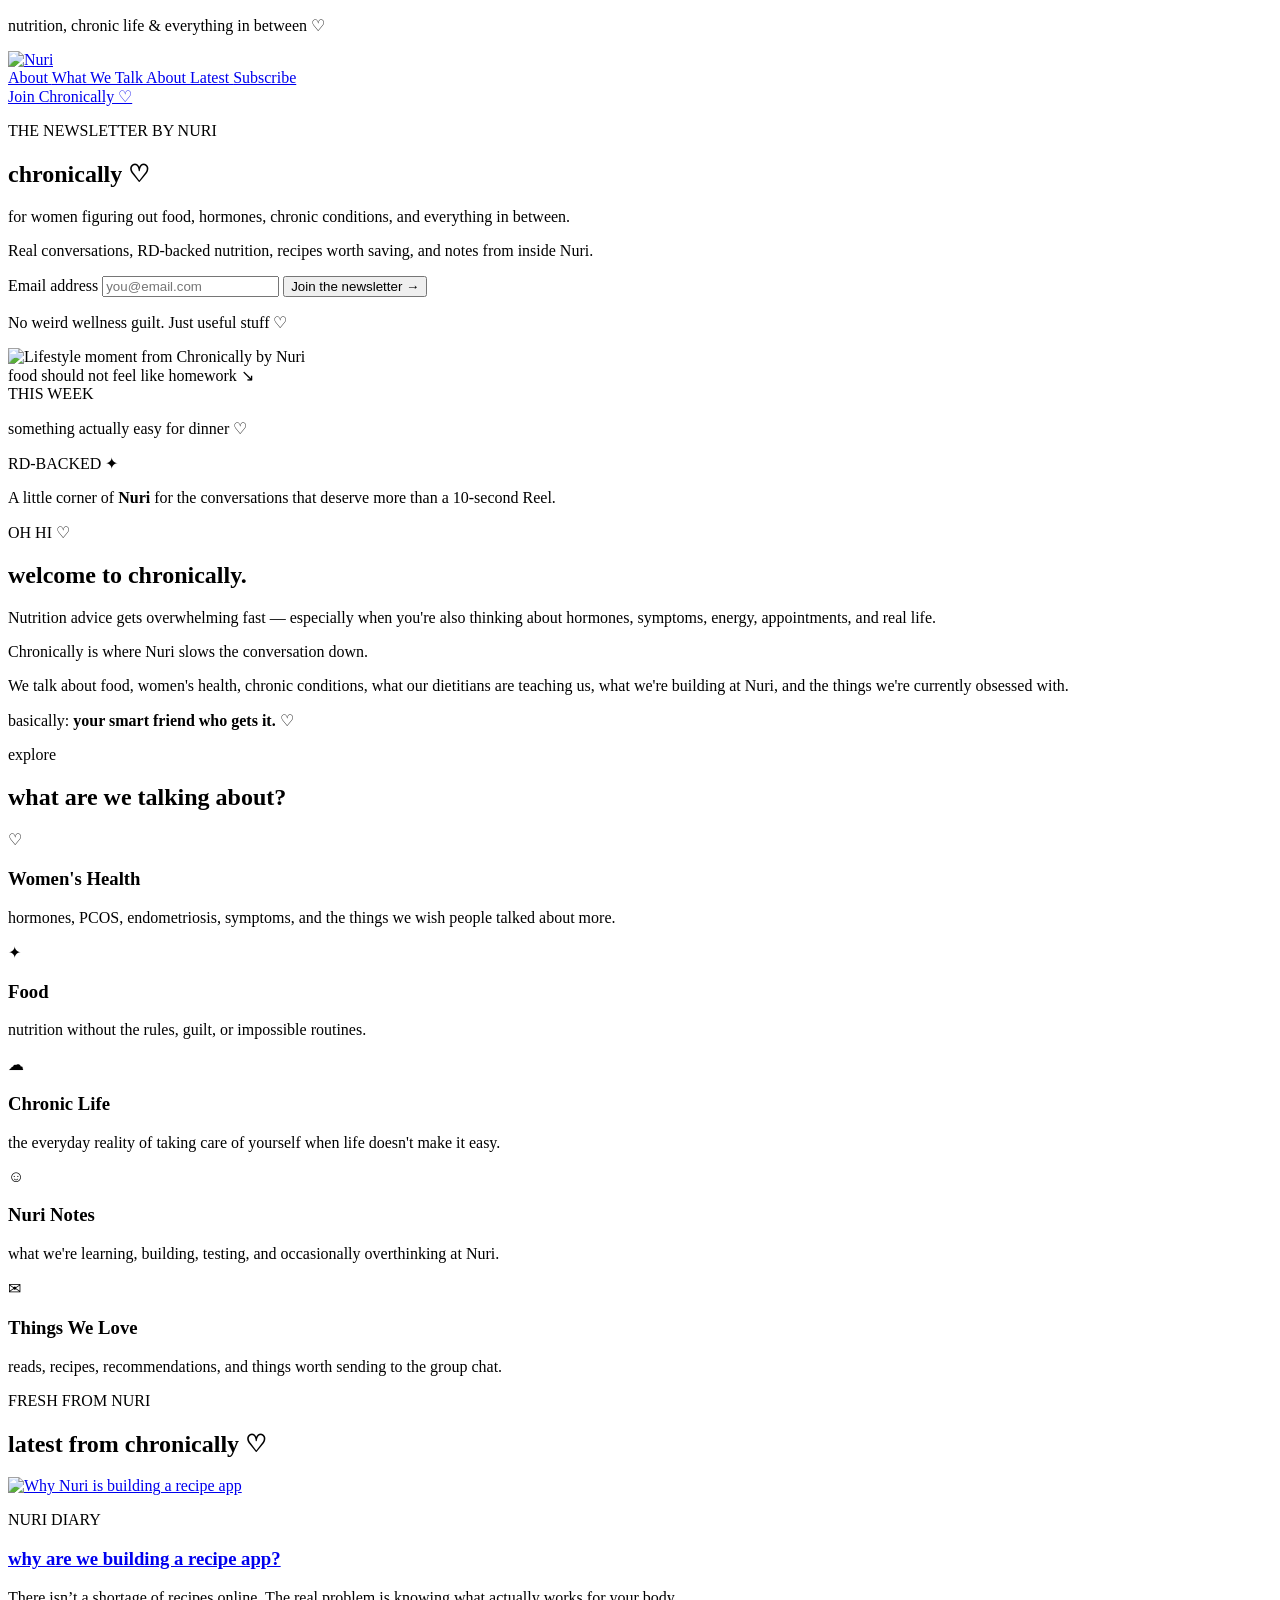
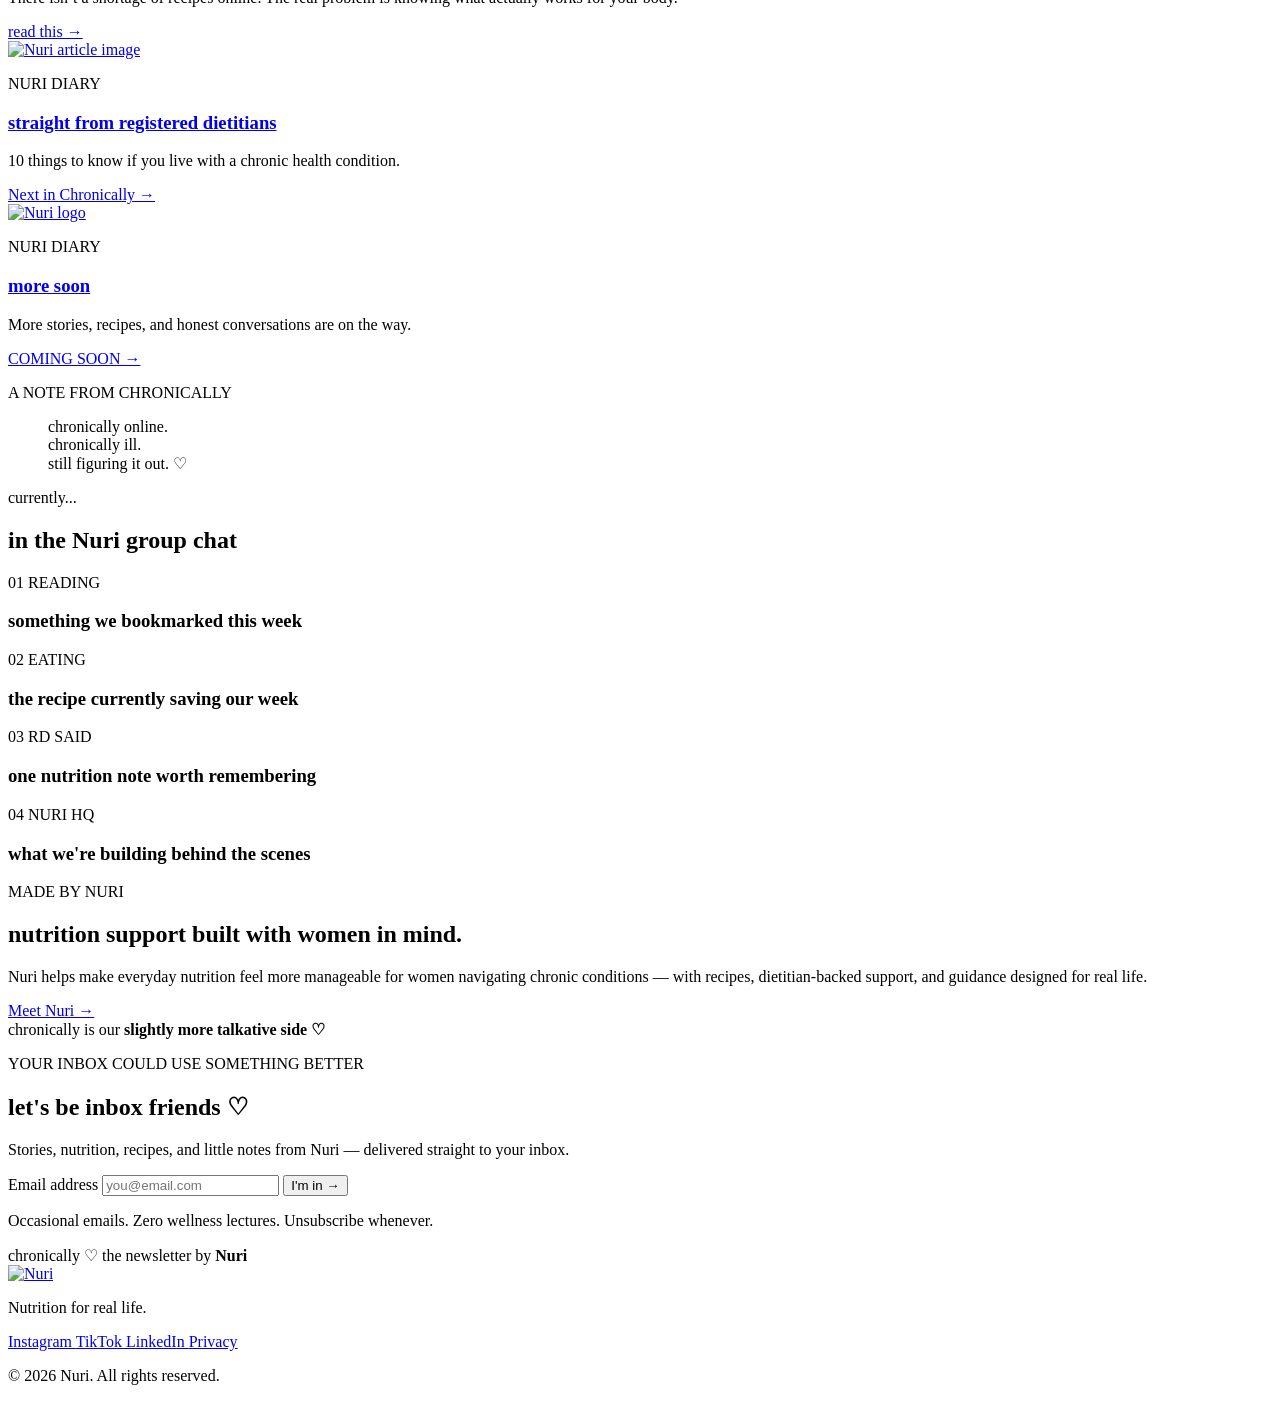
==== chronically.html @ 6c47a0c1 "Rename chronically to chronically.html" ====
<!DOCTYPE html>
<html lang="en">

<head>
    <meta charset="UTF-8">

    <meta name="viewport" content="width=device-width, initial-scale=1.0">

    <title>Chronically — The Newsletter by Nuri</title>

    <meta
        name="description"
        content="Chronically is the newsletter by Nuri — for women navigating food, hormones, chronic conditions, and everything in between."
    >

    <link rel="stylesheet" href="./chronically.css">
</head>


<body>


    <!-- =====================================================
         ANNOUNCEMENT BAR
    ====================================================== -->

    <div class="announcement-bar">
        <p>
            nutrition, chronic life & everything in between ♡
        </p>
    </div>



    <!-- =====================================================
         NAVIGATION
    ====================================================== -->

    <header class="site-header">

        <nav class="navbar">

            <!-- NURI LOGO / BACK TO MAIN NURI WEBSITE -->
            <a
                href="https://www.nurirecipes.com"
                class="nuri-logo-link"
                aria-label="Go back to Nuri"
            >
                <img
                    src="./assets/NURI_LOGO.png"
                    alt="Nuri"
                    class="nuri-logo-img"
                >
            </a>


            <!-- DESKTOP NAVIGATION -->
            <div class="nav-links">

                <a href="#about">
                    About
                </a>

                <a href="#topics">
                    What We Talk About
                </a>

                <a href="#latest">
                    Latest
                </a>

                <a href="#subscribe">
                    Subscribe
                </a>

            </div>


            <!-- NAV CTA -->
            <a href="#subscribe" class="nav-cta">
                Join Chronically ♡
            </a>

        </nav>

    </header>



    <!-- =====================================================
         MAIN CONTENT
    ====================================================== -->

    <main>


        <!-- =================================================
             HERO
        ================================================== -->

        <section class="hero">

            <div class="hero-inner">


                <!-- LEFT SIDE -->
                <div class="hero-copy">

                    <p class="eyebrow">
                        THE NEWSLETTER BY NURI
                    </p>


                    <h1 class="chronically-logo">
                        chronically
                        <span class="hero-heart">♡</span>
                    </h1>


                    <p class="hero-tagline">
                        for women figuring out food, hormones,
                        chronic conditions, and everything in between.
                    </p>


                    <p class="hero-description">
                        Real conversations, RD-backed nutrition,
                        recipes worth saving, and notes from inside Nuri.
                    </p>



                    <!-- HERO SIGNUP -->
                    <form class="signup-form hero-signup">

                        <label for="hero-email" class="sr-only">
                            Email address
                        </label>

                        <input
                            type="email"
                            id="hero-email"
                            name="email"
                            placeholder="you@email.com"
                            required
                        >

                        <button type="submit">
                            Join the newsletter →
                        </button>

                    </form>


                    <p class="signup-note">
                        No weird wellness guilt. Just useful stuff ♡
                    </p>

                </div>



                <!-- RIGHT SIDE COLLAGE -->
                <div class="hero-visual">


                    <!-- GINGHAM PHOTO FRAME -->
                    <div class="hero-photo-frame">

                        <div class="hero-photo">

                            <img
                                src="./assets/chronically-hero.jpg"
                                alt="Lifestyle moment from Chronically by Nuri"
                            >

                        </div>

                    </div>


                    <!-- HANDWRITTEN NOTE -->
                    <div class="hero-note">

                        <span>
                            food should not feel
                            like homework
                        </span>

                        <span class="doodle-arrow">
                            ↘
                        </span>

                    </div>


                    <!-- FEATURE CARD -->
                    <div class="hero-card">

                        <span class="card-label">
                            THIS WEEK
                        </span>

                        <p>
                            something actually easy
                            for dinner ♡
                        </p>

                    </div>


                    <!-- RD STICKER -->
                    <div class="hero-sticker">
                        RD-BACKED ✦
                    </div>


                </div>

            </div>

        </section>



        <!-- =================================================
             BRAND BRIDGE
        ================================================== -->

        <section class="brand-bridge">

            <p>
                A little corner of
                <strong>Nuri</strong>
                for the conversations that deserve more than a
                10-second Reel.
            </p>

        </section>



        <!-- =================================================
             ABOUT
        ================================================== -->

        <section class="about-section" id="about">

            <div class="section-container">


                <div class="about-heading">

                    <p class="section-kicker">
                        OH HI ♡
                    </p>

                    <h2>
                        welcome to chronically.
                    </h2>

                </div>



                <div class="about-copy">

                    <p>
                        Nutrition advice gets overwhelming fast —
                        especially when you're also thinking about
                        hormones, symptoms, energy, appointments,
                        and real life.
                    </p>

                    <p>
                        Chronically is where Nuri slows the
                        conversation down.
                    </p>

                    <p>
                        We talk about food, women's health,
                        chronic conditions, what our dietitians
                        are teaching us, what we're building at
                        Nuri, and the things we're currently
                        obsessed with.
                    </p>

                </div>



                <div class="about-note">

                    <span class="note-script">
                        basically:
                    </span>

                    <strong>
                        your smart friend who gets it.
                    </strong>

                    <span class="note-heart">
                        ♡
                    </span>

                </div>


            </div>

        </section>



        <!-- =================================================
             TOPICS
        ================================================== -->

        <section class="topics-section" id="topics">

            <div class="section-container">

                <div class="section-heading centered">

                    <p class="handwritten-label">
                        explore
                    </p>

                    <h2>
                        what are we talking about?
                    </h2>

                </div>



                <div class="topic-grid">


                    <article class="topic-item">

                        <div class="topic-icon">
                            ♡
                        </div>

                        <h3>
                            Women's Health
                        </h3>

                        <p>
                            hormones, PCOS, endometriosis,
                            symptoms, and the things we wish
                            people talked about more.
                        </p>

                    </article>



                    <article class="topic-item">

                        <div class="topic-icon">
                            ✦
                        </div>

                        <h3>
                            Food
                        </h3>

                        <p>
                            nutrition without the rules,
                            guilt, or impossible routines.
                        </p>

                    </article>



                    <article class="topic-item">

                        <div class="topic-icon">
                            ☁
                        </div>

                        <h3>
                            Chronic Life
                        </h3>

                        <p>
                            the everyday reality of taking
                            care of yourself when life
                            doesn't make it easy.
                        </p>

                    </article>



                    <article class="topic-item">

                        <div class="topic-icon">
                            ☺
                        </div>

                        <h3>
                            Nuri Notes
                        </h3>

                        <p>
                            what we're learning, building,
                            testing, and occasionally
                            overthinking at Nuri.
                        </p>

                    </article>



                    <article class="topic-item">

                        <div class="topic-icon">
                            ✉
                        </div>

                        <h3>
                            Things We Love
                        </h3>

                        <p>
                            reads, recipes, recommendations,
                            and things worth sending to
                            the group chat.
                        </p>

                    </article>


                </div>

            </div>

        </section>



        <!-- =================================================
             LATEST
        ================================================== -->

        <section class="latest-section" id="latest">

            <div class="section-container">


                <div class="section-heading">

                    <p class="section-kicker">
                        FRESH FROM NURI
                    </p>

                    <h2>
                        latest from chronically
                        <span>♡</span>
                    </h2>

                </div>



                <div class="article-grid">


                    <!-- ARTICLE 01 -->
                    <article class="article-card">

                        <a href="./why-are-we-building-a-recipe-app.html" class="article-image">

                            <img
                                src="./assets/article-1-nuri.jpg"
                                alt="Why Nuri is building a recipe app"
                            >

                        </a>


                        <div class="article-content">

                            <p class="article-category">
                                NURI DIARY
                            </p>

                            <h3>
                                <a href="./why-are-we-building-a-recipe-app.html">
                                    why are we building a recipe app?
                                </a>
                            </h3>

                            <p>
                                There isn’t a shortage of recipes online.
                                The real problem is knowing what
                                actually works for your body.
                            </p>

                            <a href="./why-are-we-building-a-recipe-app.html" class="read-link">
                                read this →
                            </a>

                        </div>

                    </article>



                    <!-- ARTICLE 02 -->
                    <article class="article-card">

                        <a href="#" class="article-image">

                            <img
                                src="./assets/article-2-nuri.jpg"
                                alt="Nuri article image"
                            >

                        </a>


                        <div class="article-content">

                            <p class="article-category">
                                NURI DIARY
                            </p>

                            <h3>
                                <a href="#">
                                    straight from registered dietitians
                                </a>
                            </h3>

                            <p>
                                10 things to know if you live with a chronic health condition.
                            </p>

                            <a href="#" class="read-link">
                                Next in Chronically →
                            </a>

                        </div>

                    </article>



                    <!-- ARTICLE 03 -->
                    <article class="article-card">

                        <a href="#" class="article-image">

                            <img
                                src="./assets/NURI_LOGO.png"
                                alt="Nuri logo"
                            >

                        </a>


                        <div class="article-content">

                            <p class="article-category">
                                NURI DIARY
                            </p>

                            <h3>
                                <a href="#">
                                    more soon
                                </a>
                            </h3>

                            <p>
                                More stories, recipes, 
                                and honest conversations are on the way.
                            </p>

                            <a href="#" class="read-link">
                                COMING SOON →
                            </a>

                        </div>

                    </article>


                </div>

            </div>

        </section>



        <!-- =================================================
             CHRONICALLY QUOTE
        ================================================== -->

        <section class="editorial-break">

            <div class="editorial-break-inner">

                <p class="editorial-small">
                    A NOTE FROM CHRONICALLY
                </p>

                <blockquote>
                    chronically online.
                    <br>
                    chronically ill.
                    <br>
                    still figuring it out.
                    <span>♡</span>
                </blockquote>

            </div>

        </section>



        <!-- =================================================
             GROUP CHAT / ROUNDUP
        ================================================== -->

        <section class="roundup-section">

            <div class="section-container">


                <div class="roundup-heading">

                    <span class="handwritten-label">
                        currently...
                    </span>

                    <h2>
                        in the Nuri group chat
                    </h2>

                </div>



                <div class="roundup-grid">


                    <div class="roundup-item">

                        <span class="roundup-number">
                            01
                        </span>

                        <span class="roundup-type">
                            READING
                        </span>

                        <h3>
                            something we bookmarked
                            this week
                        </h3>

                    </div>



                    <div class="roundup-item">

                        <span class="roundup-number">
                            02
                        </span>

                        <span class="roundup-type">
                            EATING
                        </span>

                        <h3>
                            the recipe currently
                            saving our week
                        </h3>

                    </div>



                    <div class="roundup-item">

                        <span class="roundup-number">
                            03
                        </span>

                        <span class="roundup-type">
                            RD SAID
                        </span>

                        <h3>
                            one nutrition note
                            worth remembering
                        </h3>

                    </div>



                    <div class="roundup-item">

                        <span class="roundup-number">
                            04
                        </span>

                        <span class="roundup-type">
                            NURI HQ
                        </span>

                        <h3>
                            what we're building
                            behind the scenes
                        </h3>

                    </div>


                </div>

            </div>

        </section>



        <!-- =================================================
             NURI PRODUCT SECTION
        ================================================== -->

        <section class="nuri-section">

            <div class="section-container nuri-section-inner">


                <div class="nuri-section-copy">

                    <p class="section-kicker">
                        MADE BY NURI
                    </p>

                    <h2>
                        nutrition support built
                        with women in mind.
                    </h2>

                    <p>
                        Nuri helps make everyday nutrition
                        feel more manageable for women
                        navigating chronic conditions —
                        with recipes, dietitian-backed support,
                        and guidance designed for real life.
                    </p>

                    <a
                        href="https://www.nurirecipes.com"
                        class="primary-button"
                    >
                        Meet Nuri →
                    </a>

                </div>



                <div class="nuri-section-note">

                    <span class="handwritten-label">
                        chronically is our
                    </span>

                    <strong>
                        slightly more talkative side ♡
                    </strong>

                </div>


            </div>

        </section>



        <!-- =================================================
             FINAL SUBSCRIBE
        ================================================== -->

        <section class="subscribe-section" id="subscribe">

            <div class="subscribe-inner">


                <p class="subscribe-small">
                    YOUR INBOX COULD USE SOMETHING BETTER
                </p>


                <h2 class="subscribe-title">
                    let's be inbox friends
                    <span>♡</span>
                </h2>


                <p class="subscribe-description">
                    Stories, nutrition, recipes, and little
                    notes from Nuri — delivered straight
                    to your inbox.
                </p>



                <form class="signup-form footer-signup">

                    <label for="footer-email" class="sr-only">
                        Email address
                    </label>

                    <input
                        type="email"
                        id="footer-email"
                        name="email"
                        placeholder="you@email.com"
                        required
                    >

                    <button type="submit">
                        I'm in →
                    </button>

                </form>


                <p class="signup-note">
                    Occasional emails. Zero wellness lectures.
                    Unsubscribe whenever.
                </p>


                <div class="subscribe-brand">

                    <span class="chronically-mini">
                        chronically ♡
                    </span>

                    <span>
                        the newsletter by
                        <strong>Nuri</strong>
                    </span>

                </div>


            </div>

        </section>


    </main>



    <!-- =====================================================
         FOOTER
    ====================================================== -->

    <footer class="site-footer">

        <div class="footer-inner">


            <div class="footer-brand">

                <a
                    href="https://www.nurirecipes.com"
                    class="footer-logo-link"
                    aria-label="Go back to Nuri"
                >

                    <img
                        src="./assets/NURI_LOGO.png"
                        alt="Nuri"
                        class="footer-logo-img"
                    >

                </a>

                <p>
                    Nutrition for real life.
                </p>

            </div>



            <div class="footer-links">

                <a href="#">
                    Instagram
                </a>

                <a href="#">
                    TikTok
                </a>

                <a href="#">
                    LinkedIn
                </a>

                <a href="#">
                    Privacy
                </a>

            </div>



            <p class="copyright">
                © 2026 Nuri. All rights reserved.
            </p>


        </div>

    </footer>


</body>

</html>
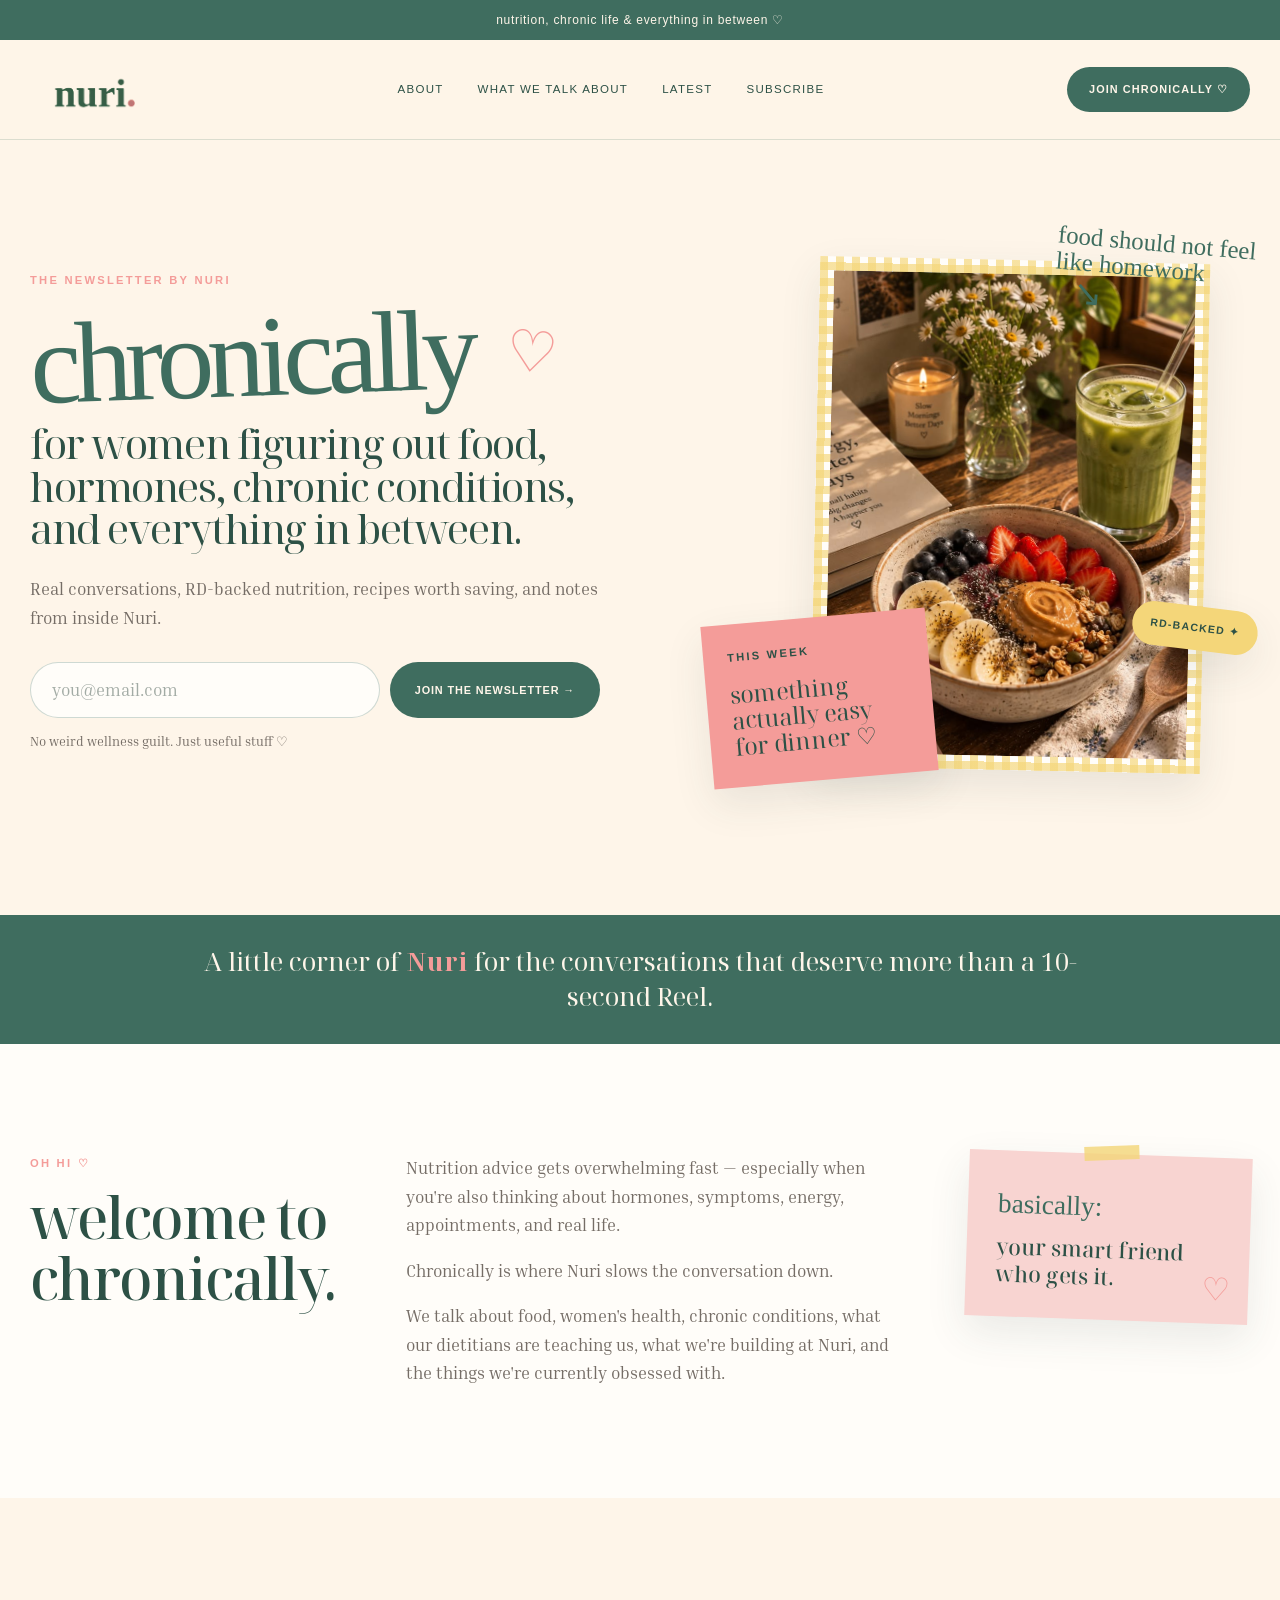
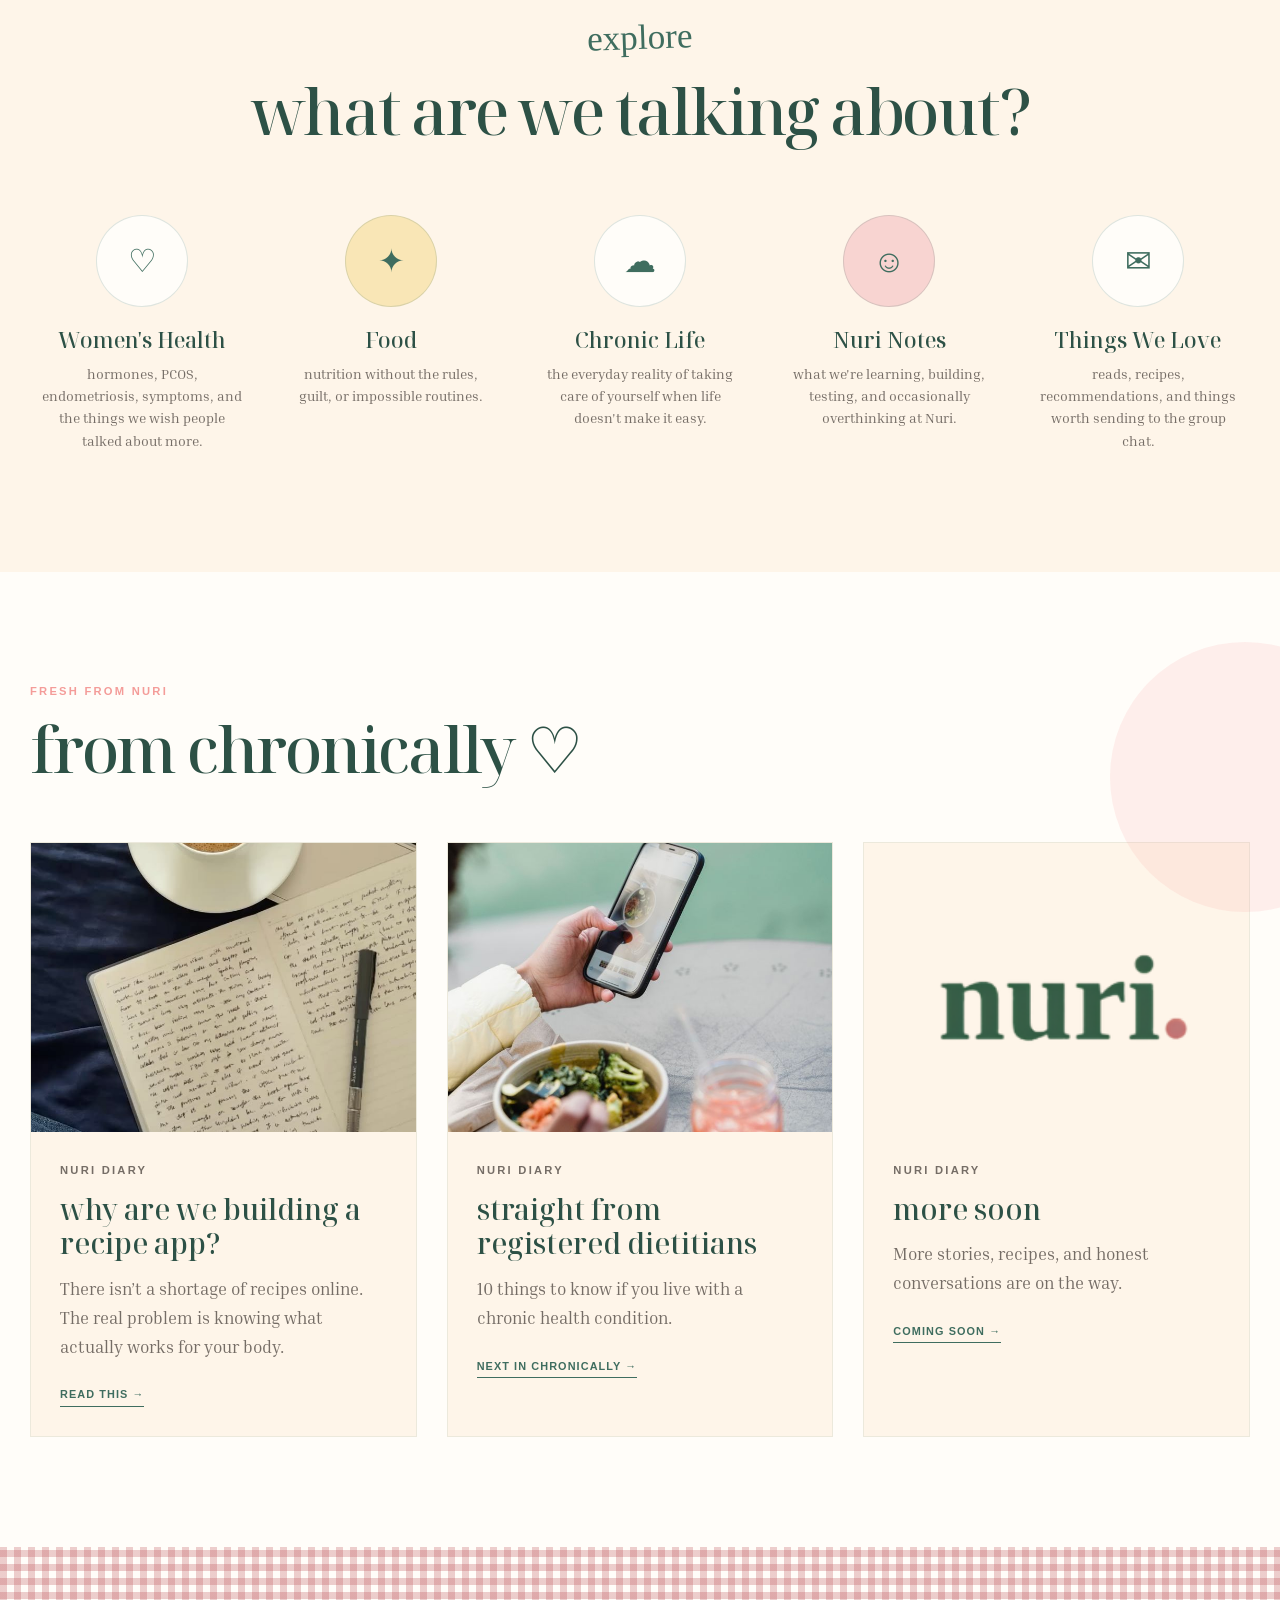
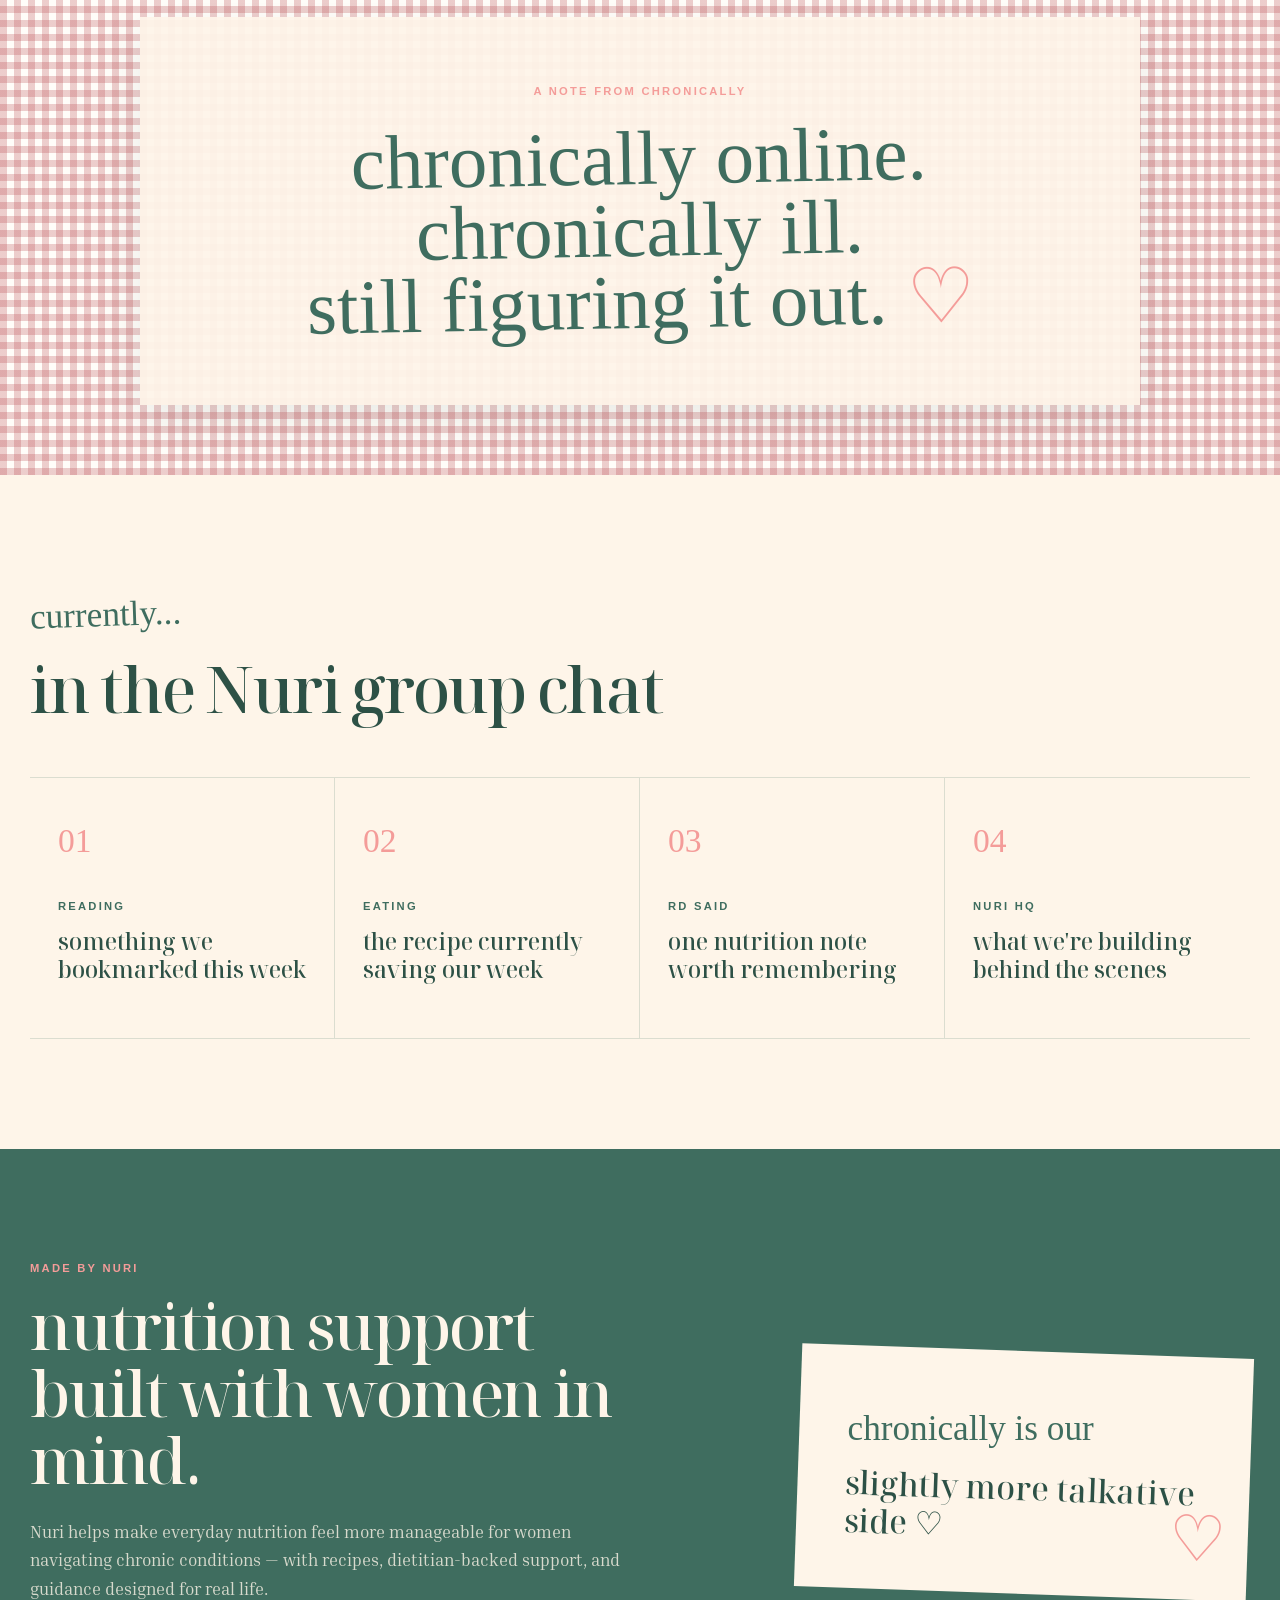
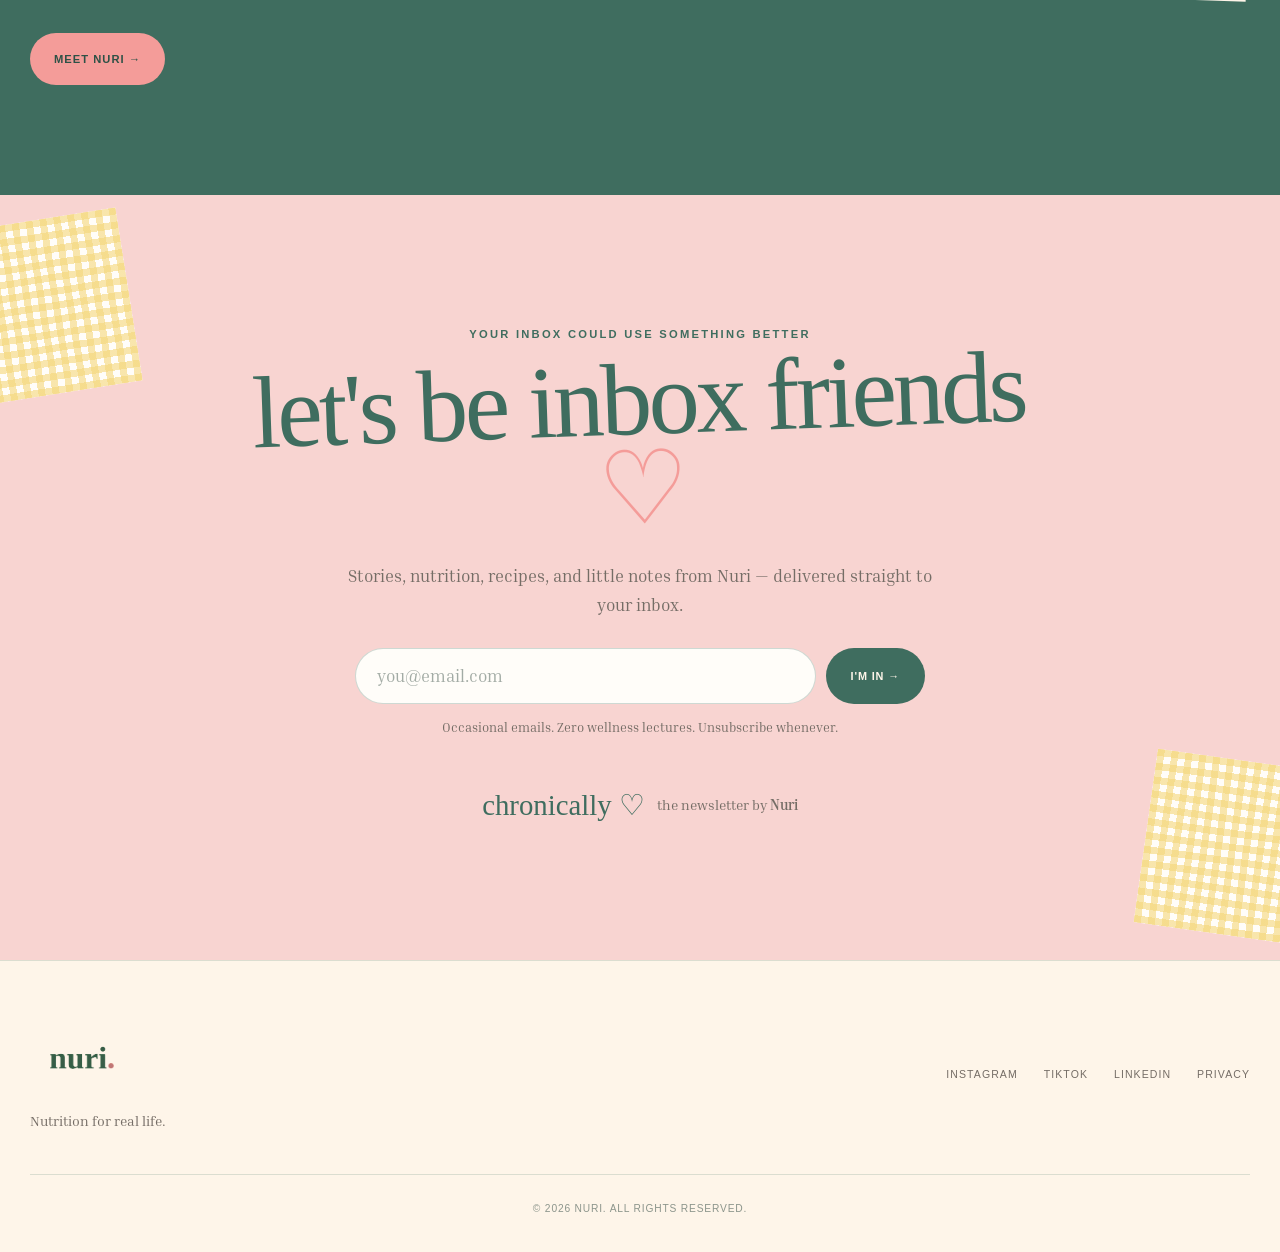
==== commit 054f5cec: "integrate Chronically into Nuri web app - Add Chronically newsletter link to the Nuri landing page " ====
--- a/chronically.html
+++ b/chronically.html
@@ -6,7 +6,7 @@
 
     <meta name="viewport" content="width=device-width, initial-scale=1.0">
 
-    <title>Chronically — The Newsletter by Nuri</title>
+    <title>Chronically ♡ The Newsletter by Nuri</title>
 
     <meta
         name="description"
@@ -14,6 +14,9 @@
     >
 
     <link rel="stylesheet" href="./chronically.css">
+    <link rel="icon" type="image/png" href="./assets/nuri-icon.png">
+<link rel="apple-touch-icon" href="./assets/nuri-icon.png">
+<meta name="theme-color" content="#FAF6F0">
 </head>
 
 
@@ -42,7 +45,7 @@
 
             <!-- NURI LOGO / BACK TO MAIN NURI WEBSITE -->
             <a
-                href="https://www.nurirecipes.com"
+                href="./index.html"
                 class="nuri-logo-link"
                 aria-label="Go back to Nuri"
             >
@@ -459,7 +462,7 @@
                     </p>
 
                     <h2>
-                        latest from chronically
+                          from chronically
                         <span>♡</span>
                     </h2>
 
@@ -762,7 +765,7 @@
                     </p>
 
                     <a
-                        href="https://www.nurirecipes.com"
+                        href="./index.html"
                         class="primary-button"
                     >
                         Meet Nuri →
@@ -881,7 +884,7 @@
             <div class="footer-brand">
 
                 <a
-                    href="https://www.nurirecipes.com"
+                    href="./index.html"
                     class="footer-logo-link"
                     aria-label="Go back to Nuri"
                 >
--- a/chronically.css
+++ b/chronically.css
@@ -0,0 +1,2247 @@
+/* =========================================================
+   CHRONICALLY — THE NEWSLETTER BY NURI
+========================================================= */
+
+
+/* =========================================================
+   1. WEB FONTS
+========================================================= */
+
+@import url(
+    "https://fonts.googleapis.com/css2?family=Inria+Serif:ital,wght@0,300;0,400;0,700;1,400&family=Noto+Serif+Display:ital,wght@0,400;0,500;0,600;1,400;1,500&display=swap"
+);
+
+
+
+/* =========================================================
+   2. NURI BRAND VARIABLES
+========================================================= */
+
+:root {
+
+    --nuri-green: #3f6d5f;
+    --nuri-green-dark: #2d5146;
+
+    --nuri-pink: #f49c99;
+    --nuri-pink-soft: #f8d4d1;
+
+    --nuri-cream: #fef5e9;
+    --nuri-white: #fffdf9;
+
+    --nuri-yellow: #f4d679;
+    --nuri-red: #bb4d53;
+
+    --text-main: #30473f;
+    --text-soft: #756d66;
+
+    --line: rgba(63, 109, 95, 0.18);
+
+    --font-body:
+        "Inria Serif",
+        Georgia,
+        serif;
+
+    --font-display:
+        "Noto Serif Display",
+        Georgia,
+        serif;
+
+    /*
+       Replace this fallback with Biro Script Plus
+       when the approved Nuri webfont is available.
+    */
+    --font-script:
+        "Brush Script MT",
+        "Segoe Script",
+        cursive;
+
+    --container: 1220px;
+
+    --section-space: 110px;
+
+    --shadow-soft:
+        0 16px 40px rgba(52, 70, 64, 0.1);
+}
+
+
+
+/* =========================================================
+   3. RESET
+========================================================= */
+
+*,
+*::before,
+*::after {
+    box-sizing: border-box;
+}
+
+html {
+    scroll-behavior: smooth;
+}
+
+body {
+    margin: 0;
+
+    background: var(--nuri-cream);
+    color: var(--text-main);
+
+    font-family: var(--font-body);
+
+    font-size: 17px;
+    line-height: 1.7;
+
+    overflow-x: hidden;
+}
+
+img {
+    display: block;
+
+    width: 100%;
+    max-width: 100%;
+}
+
+a {
+    color: inherit;
+    text-decoration: none;
+}
+
+input,
+button {
+    font: inherit;
+}
+
+button {
+    cursor: pointer;
+}
+
+h1,
+h2,
+h3,
+p {
+    margin-top: 0;
+}
+
+h2,
+h3 {
+    color: var(--nuri-green-dark);
+}
+
+h2 {
+    font-family: var(--font-display);
+    font-weight: 500;
+
+    line-height: 1.05;
+
+    letter-spacing: -0.035em;
+}
+
+h3 {
+    font-family: var(--font-display);
+
+    font-weight: 500;
+
+    line-height: 1.2;
+}
+
+
+
+/* =========================================================
+   4. ACCESSIBILITY
+========================================================= */
+
+.sr-only {
+    position: absolute;
+
+    width: 1px;
+    height: 1px;
+
+    padding: 0;
+    margin: -1px;
+
+    overflow: hidden;
+
+    clip: rect(0, 0, 0, 0);
+
+    white-space: nowrap;
+
+    border: 0;
+}
+
+
+
+/* =========================================================
+   5. GLOBAL LAYOUT
+========================================================= */
+
+.section-container {
+    width: min(var(--container), calc(100% - 48px));
+
+    margin: 0 auto;
+}
+
+main {
+    overflow: hidden;
+}
+
+
+
+/* =========================================================
+   6. SMALL TYPOGRAPHY STYLES
+========================================================= */
+
+.eyebrow,
+.section-kicker,
+.article-category,
+.roundup-type,
+.subscribe-small,
+.editorial-small,
+.card-label {
+
+    font-family:
+        Arial,
+        Helvetica,
+        sans-serif;
+
+    font-size: 0.7rem;
+
+    font-weight: 700;
+
+    letter-spacing: 0.2em;
+
+    text-transform: uppercase;
+}
+
+
+.handwritten-label {
+    display: inline-block;
+
+    margin-bottom: 10px;
+
+    font-family: var(--font-script);
+
+    font-size: 2.2rem;
+
+    color: var(--nuri-green);
+
+    transform: rotate(-2deg);
+}
+
+
+
+/* =========================================================
+   7. ANNOUNCEMENT BAR
+========================================================= */
+
+.announcement-bar {
+    padding: 10px 20px;
+
+    background: var(--nuri-green);
+
+    color: var(--nuri-cream);
+
+    text-align: center;
+}
+
+.announcement-bar p {
+    margin: 0;
+
+    font-family:
+        Arial,
+        Helvetica,
+        sans-serif;
+
+    font-size: 0.75rem;
+
+    letter-spacing: 0.06em;
+}
+
+
+
+/* =========================================================
+   8. HEADER / NAVIGATION
+========================================================= */
+
+.site-header {
+    position: relative;
+
+    z-index: 20;
+
+    background: rgba(254, 245, 233, 0.97);
+
+    border-bottom: 1px solid var(--line);
+}
+
+
+.navbar {
+    width: min(var(--container), calc(100% - 48px));
+
+    min-height: 94px;
+
+    margin: 0 auto;
+
+    display: flex;
+
+    align-items: center;
+    justify-content: space-between;
+
+    gap: 35px;
+}
+
+
+
+/* REAL NURI LOGO */
+
+.nuri-logo-link {
+    display: inline-flex;
+
+    align-items: center;
+
+    flex-shrink: 0;
+}
+
+
+.nuri-logo-img {
+    width: 125px;
+
+    height: auto;
+}
+
+
+
+/* NAV LINKS */
+
+.nav-links {
+    display: flex;
+
+    align-items: center;
+
+    gap: 34px;
+}
+
+
+.nav-links a {
+    position: relative;
+
+    font-family:
+        Arial,
+        Helvetica,
+        sans-serif;
+
+    font-size: 0.72rem;
+
+    letter-spacing: 0.11em;
+
+    text-transform: uppercase;
+
+    color: var(--nuri-green-dark);
+}
+
+
+.nav-links a::after {
+    content: "";
+
+    position: absolute;
+
+    left: 0;
+    bottom: -7px;
+
+    width: 0;
+    height: 1px;
+
+    background: var(--nuri-pink);
+
+    transition: width 0.25s ease;
+}
+
+
+.nav-links a:hover::after {
+    width: 100%;
+}
+
+
+
+/* NAV CTA */
+
+.nav-cta {
+    min-height: 45px;
+
+    padding: 0 22px;
+
+    display: inline-flex;
+
+    align-items: center;
+    justify-content: center;
+
+    border-radius: 999px;
+
+    background: var(--nuri-green);
+
+    color: var(--nuri-cream);
+
+    font-family:
+        Arial,
+        Helvetica,
+        sans-serif;
+
+    font-size: 0.68rem;
+
+    font-weight: 700;
+
+    letter-spacing: 0.1em;
+
+    text-transform: uppercase;
+
+    transition:
+        background 0.25s ease,
+        transform 0.25s ease;
+}
+
+
+.nav-cta:hover {
+    background: var(--nuri-green-dark);
+
+    transform: translateY(-2px);
+}
+
+
+
+/* =========================================================
+   9. HERO
+========================================================= */
+
+.hero {
+    position: relative;
+
+    padding: 85px 0 115px;
+
+    background: var(--nuri-cream);
+}
+
+
+.hero-inner {
+    width: min(var(--container), calc(100% - 48px));
+
+    margin: 0 auto;
+
+    display: grid;
+
+    grid-template-columns:
+        minmax(0, 1fr)
+        minmax(420px, 0.9fr);
+
+    gap: 90px;
+
+    align-items: center;
+}
+
+
+.hero-copy {
+    max-width: 650px;
+}
+
+
+.eyebrow {
+    margin-bottom: 20px;
+
+    color: var(--nuri-pink);
+}
+
+
+
+/* CHRONICALLY WORDMARK */
+
+.chronically-logo {
+    margin-bottom: 22px;
+
+    font-family: var(--font-script);
+
+    font-size: clamp(5rem, 9vw, 8.7rem);
+
+    font-weight: 400;
+
+    letter-spacing: -0.06em;
+
+    line-height: 0.78;
+
+    color: var(--nuri-green);
+
+    transform: rotate(-2deg);
+}
+
+
+.hero-heart {
+    display: inline-block;
+
+    position: relative;
+
+    top: -15px;
+
+    margin-left: 12px;
+
+    font-size: 0.5em;
+
+    color: var(--nuri-pink);
+
+    transform: rotate(8deg);
+}
+
+
+
+/* HERO TEXT */
+
+.hero-tagline {
+    max-width: 620px;
+
+    margin-bottom: 24px;
+
+    font-family: var(--font-display);
+
+    font-size: clamp(2rem, 3.2vw, 3.3rem);
+
+    line-height: 1.04;
+
+    letter-spacing: -0.035em;
+
+    color: var(--nuri-green-dark);
+}
+
+
+.hero-description {
+    max-width: 580px;
+
+    margin-bottom: 30px;
+
+    color: var(--text-soft);
+
+    font-size: 1.08rem;
+
+    line-height: 1.7;
+}
+
+
+
+/* =========================================================
+   10. SIGNUP FORMS
+========================================================= */
+
+.signup-form {
+    width: 100%;
+
+    max-width: 570px;
+
+    display: flex;
+
+    align-items: stretch;
+
+    gap: 10px;
+}
+
+
+.signup-form input {
+    min-height: 56px;
+
+    flex: 1;
+
+    padding: 0 21px;
+
+    border: 1px solid rgba(63, 109, 95, 0.25);
+
+    border-radius: 999px;
+
+    outline: none;
+
+    background: var(--nuri-white);
+
+    color: var(--nuri-green-dark);
+
+    transition:
+        border-color 0.2s ease,
+        box-shadow 0.2s ease;
+}
+
+
+.signup-form input::placeholder {
+    color: rgba(48, 71, 63, 0.45);
+}
+
+
+.signup-form input:focus {
+    border-color: var(--nuri-green);
+
+    box-shadow:
+        0 0 0 4px rgba(63, 109, 95, 0.08);
+}
+
+
+.signup-form button {
+    min-height: 56px;
+
+    padding: 0 25px;
+
+    border: 0;
+
+    border-radius: 999px;
+
+    background: var(--nuri-green);
+
+    color: var(--nuri-cream);
+
+    font-family:
+        Arial,
+        Helvetica,
+        sans-serif;
+
+    font-size: 0.68rem;
+
+    font-weight: 700;
+
+    letter-spacing: 0.08em;
+
+    text-transform: uppercase;
+
+    transition:
+        background 0.25s ease,
+        transform 0.25s ease;
+}
+
+
+.signup-form button:hover {
+    background: var(--nuri-green-dark);
+
+    transform: translateY(-2px);
+}
+
+
+.signup-note {
+    margin-top: 12px;
+
+    margin-bottom: 0;
+
+    color: var(--text-soft);
+
+    font-size: 0.83rem;
+}
+
+
+
+/* =========================================================
+   11. HERO COLLAGE
+========================================================= */
+
+.hero-visual {
+    position: relative;
+
+    min-height: 575px;
+}
+
+
+
+/* GINGHAM FRAME */
+
+.hero-photo-frame {
+    position: absolute;
+
+    width: 390px;
+    height: 510px;
+
+    top: 35px;
+    right: 45px;
+
+    padding: 14px;
+
+    background:
+        repeating-linear-gradient(
+            0deg,
+            rgba(244, 214, 121, 0.68) 0 8px,
+            transparent 8px 16px
+        ),
+        repeating-linear-gradient(
+            90deg,
+            rgba(244, 214, 121, 0.68) 0 8px,
+            transparent 8px 16px
+        );
+
+    background-color: var(--nuri-white);
+
+    transform: rotate(1.2deg);
+
+    box-shadow: var(--shadow-soft);
+}
+
+
+.hero-photo {
+    width: 100%;
+    height: 100%;
+
+    overflow: hidden;
+}
+
+
+.hero-photo img {
+    width: 100%;
+    height: 100%;
+
+    object-fit: cover;
+}
+
+
+
+/* HANDWRITTEN NOTE */
+
+.hero-note {
+    position: absolute;
+
+    top: 5px;
+    right: -5px;
+
+    width: 200px;
+
+    z-index: 5;
+
+    font-family: var(--font-script);
+
+    font-size: 1.55rem;
+
+    line-height: 1.05;
+
+    color: var(--nuri-green);
+
+    transform: rotate(5deg);
+}
+
+
+.doodle-arrow {
+    display: block;
+
+    margin-top: 0;
+
+    margin-left: 20px;
+
+    font-size: 2.2rem;
+}
+
+
+
+/* FEATURE CARD */
+
+.hero-card {
+    position: absolute;
+
+    z-index: 6;
+
+    left: -8px;
+    bottom: 20px;
+
+    width: 225px;
+
+    padding: 24px 24px 28px;
+
+    background: var(--nuri-pink);
+
+    transform: rotate(-5deg);
+
+    box-shadow: var(--shadow-soft);
+}
+
+
+.hero-card .card-label {
+    display: block;
+
+    margin-bottom: 14px;
+
+    color: var(--nuri-green-dark);
+}
+
+
+.hero-card p {
+    margin: 0;
+
+    font-family: var(--font-display);
+
+    font-size: 1.45rem;
+
+    line-height: 1.12;
+
+    color: var(--nuri-green-dark);
+}
+
+
+
+/* RD STICKER */
+
+.hero-sticker {
+    position: absolute;
+
+    z-index: 7;
+
+    right: -8px;
+    bottom: 150px;
+
+    padding: 13px 18px;
+
+    border-radius: 999px;
+
+    background: var(--nuri-yellow);
+
+    color: var(--nuri-green-dark);
+
+    font-family:
+        Arial,
+        Helvetica,
+        sans-serif;
+
+    font-size: 0.66rem;
+
+    font-weight: 700;
+
+    letter-spacing: 0.12em;
+
+    text-transform: uppercase;
+
+    transform: rotate(7deg);
+
+    box-shadow: var(--shadow-soft);
+}
+
+
+
+/* =========================================================
+   12. BRAND BRIDGE
+========================================================= */
+
+.brand-bridge {
+    padding: 29px 24px;
+
+    background: var(--nuri-green);
+
+    color: var(--nuri-cream);
+
+    text-align: center;
+}
+
+
+.brand-bridge p {
+    max-width: 900px;
+
+    margin: 0 auto;
+
+    font-family: var(--font-display);
+
+    font-size: clamp(1.25rem, 2vw, 1.65rem);
+
+    line-height: 1.4;
+}
+
+
+.brand-bridge strong {
+    color: var(--nuri-pink);
+}
+
+
+
+/* =========================================================
+   13. ABOUT
+========================================================= */
+
+.about-section {
+    padding: var(--section-space) 0;
+
+    background: var(--nuri-white);
+}
+
+
+.about-section .section-container {
+    display: grid;
+
+    grid-template-columns:
+        0.8fr
+        1.3fr
+        0.75fr;
+
+    gap: 70px;
+
+    align-items: start;
+}
+
+
+.about-heading h2 {
+    margin-bottom: 0;
+
+    font-size: clamp(3rem, 4.5vw, 4.8rem);
+}
+
+
+.section-kicker {
+    margin-bottom: 14px;
+
+    color: var(--nuri-pink);
+}
+
+
+.about-copy p {
+    color: var(--text-soft);
+
+    font-size: 1.05rem;
+}
+
+
+.about-copy p:last-child {
+    margin-bottom: 0;
+}
+
+
+
+/* NOTE CARD */
+
+.about-note {
+    position: relative;
+
+    padding: 30px;
+
+    background: var(--nuri-pink-soft);
+
+    box-shadow: var(--shadow-soft);
+
+    transform: rotate(2deg);
+}
+
+
+.about-note::before {
+    content: "";
+
+    position: absolute;
+
+    top: -8px;
+    left: 50%;
+
+    width: 55px;
+    height: 14px;
+
+    background: rgba(244, 214, 121, 0.8);
+
+    transform:
+        translateX(-50%)
+        rotate(-4deg);
+}
+
+
+.note-script {
+    display: block;
+
+    margin-bottom: 6px;
+
+    font-family: var(--font-script);
+
+    font-size: 1.7rem;
+
+    color: var(--nuri-green);
+}
+
+
+.about-note strong {
+    display: block;
+
+    font-family: var(--font-display);
+
+    font-size: 1.35rem;
+
+    font-weight: 500;
+
+    line-height: 1.25;
+
+    color: var(--nuri-green-dark);
+}
+
+
+.note-heart {
+    position: absolute;
+
+    right: 18px;
+    bottom: 8px;
+
+    font-size: 2rem;
+
+    color: var(--nuri-pink);
+}
+
+
+
+/* =========================================================
+   14. TOPICS
+========================================================= */
+
+.topics-section {
+    padding: var(--section-space) 0;
+
+    background: var(--nuri-cream);
+}
+
+
+.section-heading {
+    margin-bottom: 60px;
+}
+
+
+.section-heading.centered {
+    text-align: center;
+}
+
+
+.section-heading h2 {
+    margin-bottom: 0;
+
+    font-size: clamp(3rem, 5vw, 5rem);
+}
+
+
+.topic-grid {
+    display: grid;
+
+    grid-template-columns: repeat(5, 1fr);
+
+    gap: 25px;
+}
+
+
+.topic-item {
+    padding: 10px;
+
+    text-align: center;
+}
+
+
+.topic-icon {
+    width: 92px;
+    height: 92px;
+
+    margin: 0 auto 20px;
+
+    display: flex;
+
+    align-items: center;
+    justify-content: center;
+
+    border: 1px solid rgba(63, 109, 95, 0.17);
+
+    border-radius: 50%;
+
+    background: var(--nuri-white);
+
+    color: var(--nuri-green);
+
+    font-size: 2rem;
+
+    transition:
+        transform 0.25s ease,
+        background 0.25s ease;
+}
+
+
+.topic-item:nth-child(2) .topic-icon {
+    background: rgba(244, 214, 121, 0.45);
+}
+
+
+.topic-item:nth-child(4) .topic-icon {
+    background: var(--nuri-pink-soft);
+}
+
+
+.topic-item:hover .topic-icon {
+    transform:
+        translateY(-6px)
+        rotate(-4deg);
+}
+
+
+.topic-item h3 {
+    margin-bottom: 10px;
+
+    font-size: 1.35rem;
+}
+
+
+.topic-item p {
+    margin-bottom: 0;
+
+    color: var(--text-soft);
+
+    font-size: 0.9rem;
+
+    line-height: 1.55;
+}
+
+
+
+/* =========================================================
+   15. LATEST ARTICLES
+========================================================= */
+
+.latest-section {
+    position: relative;
+
+    padding: var(--section-space) 0;
+
+    background: var(--nuri-white);
+}
+
+
+.latest-section::before {
+    content: "";
+
+    position: absolute;
+
+    top: 70px;
+    right: -100px;
+
+    width: 270px;
+    height: 270px;
+
+    border-radius: 50%;
+
+    background: rgba(244, 156, 153, 0.15);
+}
+
+
+.article-grid {
+    display: grid;
+
+    grid-template-columns: repeat(3, 1fr);
+
+    gap: 30px;
+}
+
+
+.article-card {
+    overflow: hidden;
+
+    background: var(--nuri-cream);
+
+    border: 1px solid rgba(63, 109, 95, 0.09);
+
+    transition:
+        transform 0.3s ease,
+        box-shadow 0.3s ease;
+}
+
+
+.article-card:hover {
+    transform: translateY(-8px);
+
+    box-shadow: var(--shadow-soft);
+}
+
+
+.article-image {
+    display: block;
+
+    aspect-ratio: 4 / 3;
+
+    overflow: hidden;
+}
+
+
+.article-image img {
+    width: 100%;
+    height: 100%;
+
+    object-fit: cover;
+
+    transition: transform 0.35s ease;
+}
+
+
+.article-card:hover img {
+    transform: scale(1.035);
+}
+
+
+.article-content {
+    padding: 29px;
+}
+
+
+.article-category {
+    margin-bottom: 12px;
+
+    color: var(--nuri-pink);
+}
+
+
+.article-content h3 {
+    margin-bottom: 14px;
+
+    font-size: 1.8rem;
+}
+
+
+.article-content p {
+    color: var(--text-soft);
+}
+
+
+.read-link {
+    display: inline-block;
+
+    padding-bottom: 2px;
+
+    border-bottom: 1px solid var(--nuri-green);
+
+    color: var(--nuri-green);
+
+    font-family:
+        Arial,
+        Helvetica,
+        sans-serif;
+
+    font-size: 0.68rem;
+
+    font-weight: 700;
+
+    letter-spacing: 0.1em;
+
+    text-transform: uppercase;
+}
+
+
+
+/* =========================================================
+   16. CHRONICALLY QUOTE SECTION
+========================================================= */
+
+.editorial-break {
+    padding: 70px;
+
+    background:
+        repeating-linear-gradient(
+            0deg,
+            rgba(187, 77, 83, 0.27) 0 7px,
+            transparent 7px 14px
+        ),
+        repeating-linear-gradient(
+            90deg,
+            rgba(187, 77, 83, 0.27) 0 7px,
+            transparent 7px 14px
+        );
+
+    background-color: var(--nuri-white);
+}
+
+
+.editorial-break-inner {
+    max-width: 1000px;
+
+    margin: 0 auto;
+
+    padding: 65px 70px;
+
+    background: rgba(254, 245, 233, 0.94);
+
+    text-align: center;
+
+    box-shadow: var(--shadow-soft);
+}
+
+
+.editorial-small {
+    margin-bottom: 22px;
+
+    color: var(--nuri-pink);
+}
+
+
+.editorial-break blockquote {
+    margin: 0;
+
+    font-family: var(--font-script);
+
+    font-size: clamp(3.6rem, 6vw, 6.7rem);
+
+    line-height: 0.94;
+
+    color: var(--nuri-green);
+
+    transform: rotate(-1deg);
+}
+
+
+.editorial-break blockquote span {
+    color: var(--nuri-pink);
+}
+
+
+
+/* =========================================================
+   17. GROUP CHAT ROUNDUP
+========================================================= */
+
+.roundup-section {
+    padding: var(--section-space) 0;
+
+    background: var(--nuri-cream);
+}
+
+
+.roundup-heading {
+    margin-bottom: 55px;
+}
+
+
+.roundup-heading h2 {
+    margin-bottom: 0;
+
+    font-size: clamp(3rem, 5vw, 5rem);
+}
+
+
+.roundup-grid {
+    display: grid;
+
+    grid-template-columns: repeat(4, 1fr);
+
+    border-top: 1px solid var(--line);
+    border-bottom: 1px solid var(--line);
+}
+
+
+.roundup-item {
+    min-height: 260px;
+
+    padding: 34px 28px;
+
+    border-right: 1px solid var(--line);
+
+    transition: background 0.25s ease;
+}
+
+
+.roundup-item:last-child {
+    border-right: 0;
+}
+
+
+.roundup-item:hover {
+    background: var(--nuri-white);
+}
+
+
+.roundup-number {
+    display: block;
+
+    margin-bottom: 28px;
+
+    font-family: var(--font-script);
+
+    font-size: 2.1rem;
+
+    color: var(--nuri-pink);
+}
+
+
+.roundup-type {
+    display: block;
+
+    margin-bottom: 12px;
+
+    color: var(--nuri-green);
+}
+
+
+.roundup-item h3 {
+    margin-bottom: 0;
+
+    font-size: 1.45rem;
+}
+
+
+
+/* =========================================================
+   18. NURI PRODUCT SECTION
+========================================================= */
+
+.nuri-section {
+    padding: var(--section-space) 0;
+
+    background: var(--nuri-green);
+
+    color: var(--nuri-cream);
+}
+
+
+.nuri-section-inner {
+    display: grid;
+
+    grid-template-columns:
+        1.2fr
+        0.8fr;
+
+    gap: 90px;
+
+    align-items: center;
+}
+
+
+.nuri-section .section-kicker {
+    color: var(--nuri-pink);
+}
+
+
+.nuri-section-copy h2 {
+    max-width: 650px;
+
+    margin-bottom: 24px;
+
+    color: var(--nuri-cream);
+
+    font-size: clamp(3rem, 5vw, 5rem);
+}
+
+
+.nuri-section-copy p {
+    max-width: 590px;
+
+    color: rgba(254, 245, 233, 0.8);
+}
+
+
+.primary-button {
+    min-height: 52px;
+
+    margin-top: 12px;
+
+    padding: 0 24px;
+
+    display: inline-flex;
+
+    align-items: center;
+    justify-content: center;
+
+    border-radius: 999px;
+
+    background: var(--nuri-pink);
+
+    color: var(--nuri-green-dark);
+
+    font-family:
+        Arial,
+        Helvetica,
+        sans-serif;
+
+    font-size: 0.7rem;
+
+    font-weight: 700;
+
+    letter-spacing: 0.09em;
+
+    text-transform: uppercase;
+
+    transition:
+        transform 0.25s ease,
+        background 0.25s ease;
+}
+
+
+.primary-button:hover {
+    background: var(--nuri-yellow);
+
+    transform: translateY(-3px);
+}
+
+
+
+/* NURI NOTE */
+
+.nuri-section-note {
+    position: relative;
+
+    padding: 48px;
+
+    background: var(--nuri-cream);
+
+    color: var(--nuri-green-dark);
+
+    transform: rotate(2deg);
+}
+
+
+.nuri-section-note::after {
+    content: "♡";
+
+    position: absolute;
+
+    right: 22px;
+    bottom: 8px;
+
+    font-size: 4rem;
+
+    color: var(--nuri-pink);
+}
+
+
+.nuri-section-note .handwritten-label {
+    display: block;
+}
+
+
+.nuri-section-note strong {
+    display: block;
+
+    font-family: var(--font-display);
+
+    font-size: 2rem;
+
+    font-weight: 500;
+
+    line-height: 1.2;
+}
+
+
+
+/* =========================================================
+   19. FINAL SUBSCRIBE
+========================================================= */
+
+.subscribe-section {
+    position: relative;
+
+    padding: 130px 24px;
+
+    background: var(--nuri-pink-soft);
+
+    text-align: center;
+
+    overflow: hidden;
+}
+
+
+.subscribe-section::before,
+.subscribe-section::after {
+    content: "";
+
+    position: absolute;
+
+    width: 175px;
+    height: 175px;
+
+    background:
+        repeating-linear-gradient(
+            0deg,
+            rgba(244, 214, 121, 0.6) 0 7px,
+            transparent 7px 14px
+        ),
+        repeating-linear-gradient(
+            90deg,
+            rgba(244, 214, 121, 0.6) 0 7px,
+            transparent 7px 14px
+        );
+
+    background-color: var(--nuri-white);
+}
+
+
+.subscribe-section::before {
+    top: 25px;
+    left: -45px;
+
+    transform: rotate(-9deg);
+}
+
+
+.subscribe-section::after {
+    right: -40px;
+    bottom: 25px;
+
+    transform: rotate(8deg);
+}
+
+
+.subscribe-inner {
+    position: relative;
+
+    z-index: 2;
+
+    max-width: 790px;
+
+    margin: 0 auto;
+}
+
+
+.subscribe-small {
+    color: var(--nuri-green);
+}
+
+
+.subscribe-title {
+    margin-bottom: 26px;
+
+    font-family: var(--font-script);
+
+    font-size: clamp(4.2rem, 8vw, 7.5rem);
+
+    font-weight: 400;
+
+    line-height: 0.88;
+
+    color: var(--nuri-green);
+
+    transform: rotate(-2deg);
+}
+
+
+.subscribe-title span {
+    color: var(--nuri-pink);
+}
+
+
+.subscribe-description {
+    max-width: 620px;
+
+    margin:
+        0 auto
+        29px;
+
+    color: var(--text-soft);
+}
+
+
+.footer-signup {
+    margin: 0 auto;
+}
+
+
+.subscribe-brand {
+    margin-top: 42px;
+
+    display: flex;
+
+    align-items: center;
+    justify-content: center;
+
+    gap: 12px;
+
+    color: var(--text-soft);
+
+    font-size: 0.88rem;
+}
+
+
+.chronically-mini {
+    font-family: var(--font-script);
+
+    font-size: 1.8rem;
+
+    color: var(--nuri-green);
+}
+
+
+
+/* =========================================================
+   20. FOOTER
+========================================================= */
+
+.site-footer {
+    padding: 55px 0 35px;
+
+    background: var(--nuri-cream);
+
+    border-top: 1px solid var(--line);
+}
+
+
+.footer-inner {
+    width: min(var(--container), calc(100% - 48px));
+
+    margin: 0 auto;
+
+    display: grid;
+
+    grid-template-columns:
+        1fr
+        auto;
+
+    gap: 25px 60px;
+
+    align-items: center;
+}
+
+
+.footer-logo-link {
+    display: inline-block;
+}
+
+
+.footer-logo-img {
+    width: 100px;
+
+    height: auto;
+}
+
+
+.footer-brand p {
+    margin: 7px 0 0;
+
+    color: var(--text-soft);
+
+    font-size: 0.86rem;
+}
+
+
+.footer-links {
+    display: flex;
+
+    flex-wrap: wrap;
+
+    justify-content: flex-end;
+
+    gap: 26px;
+}
+
+
+.footer-links a {
+    font-family:
+        Arial,
+        Helvetica,
+        sans-serif;
+
+    font-size: 0.66rem;
+
+    letter-spacing: 0.1em;
+
+    text-transform: uppercase;
+
+    color: var(--text-soft);
+}
+
+
+.footer-links a:hover {
+    color: var(--nuri-pink);
+}
+
+
+.copyright {
+    grid-column: 1 / -1;
+
+    margin: 15px 0 0;
+
+    padding-top: 25px;
+
+    border-top: 1px solid var(--line);
+
+    text-align: center;
+
+    font-family:
+        Arial,
+        Helvetica,
+        sans-serif;
+
+    font-size: 0.64rem;
+
+    letter-spacing: 0.08em;
+
+    text-transform: uppercase;
+
+    color: rgba(48, 71, 63, 0.55);
+}
+
+
+
+/* =========================================================
+   21. FOCUS STATES
+========================================================= */
+
+a:focus-visible,
+button:focus-visible,
+input:focus-visible {
+    outline:
+        3px solid
+        rgba(244, 156, 153, 0.55);
+
+    outline-offset: 4px;
+}
+
+
+
+/* =========================================================
+   22. TABLET
+========================================================= */
+
+@media (max-width: 1050px) {
+
+    :root {
+        --section-space: 90px;
+    }
+
+
+    .hero-inner {
+        grid-template-columns:
+            1fr
+            0.9fr;
+
+        gap: 45px;
+    }
+
+
+    .hero-photo-frame {
+        width: 350px;
+        height: 470px;
+
+        right: 20px;
+    }
+
+
+    .about-section .section-container {
+        grid-template-columns:
+            1fr
+            1.4fr;
+    }
+
+
+    .about-note {
+        grid-column: 1 / -1;
+
+        max-width: 470px;
+    }
+
+
+    .topic-grid {
+        grid-template-columns: repeat(3, 1fr);
+
+        row-gap: 45px;
+    }
+
+
+    .roundup-grid {
+        grid-template-columns: repeat(2, 1fr);
+    }
+
+
+    .roundup-item:nth-child(2) {
+        border-right: 0;
+    }
+
+
+    .roundup-item:nth-child(-n + 2) {
+        border-bottom: 1px solid var(--line);
+    }
+
+}
+
+
+
+/* =========================================================
+   23. MOBILE / TABLET
+========================================================= */
+
+@media (max-width: 800px) {
+
+    body {
+        font-size: 16px;
+    }
+
+
+    .navbar {
+        min-height: 80px;
+    }
+
+
+    .nuri-logo-img {
+        width: 105px;
+    }
+
+
+    .nav-links {
+        display: none;
+    }
+
+
+    .hero {
+        padding-top: 65px;
+    }
+
+
+    .hero-inner {
+        grid-template-columns: 1fr;
+
+        gap: 65px;
+    }
+
+
+    .hero-copy {
+        margin: 0 auto;
+
+        text-align: center;
+    }
+
+
+    .hero-tagline,
+    .hero-description {
+        margin-left: auto;
+        margin-right: auto;
+    }
+
+
+    .hero-signup {
+        margin-left: auto;
+        margin-right: auto;
+    }
+
+
+    .hero-visual {
+        width: 100%;
+
+        max-width: 540px;
+
+        min-height: 565px;
+
+        margin: 0 auto;
+    }
+
+
+    .hero-photo-frame {
+        right: 60px;
+    }
+
+
+    .about-section .section-container {
+        grid-template-columns: 1fr;
+
+        gap: 35px;
+    }
+
+
+    .about-note {
+        grid-column: auto;
+    }
+
+
+    .article-grid {
+        grid-template-columns: 1fr;
+
+        max-width: 620px;
+
+        margin: 0 auto;
+    }
+
+
+    .nuri-section-inner {
+        grid-template-columns: 1fr;
+
+        gap: 55px;
+    }
+
+
+    .nuri-section-note {
+        max-width: 550px;
+    }
+
+
+    .footer-inner {
+        grid-template-columns: 1fr;
+
+        text-align: center;
+    }
+
+
+    .footer-links {
+        justify-content: center;
+    }
+
+}
+
+
+
+/* =========================================================
+   24. SMALL MOBILE
+========================================================= */
+
+@media (max-width: 560px) {
+
+    :root {
+        --section-space: 72px;
+    }
+
+
+    .section-container,
+    .navbar,
+    .hero-inner,
+    .footer-inner {
+        width: min(
+            var(--container),
+            calc(100% - 30px)
+        );
+    }
+
+
+    .announcement-bar p {
+        font-size: 0.64rem;
+    }
+
+
+    .nuri-logo-img {
+        width: 95px;
+    }
+
+
+    .nav-cta {
+        font-size: 0.6rem;
+
+        min-height: 41px;
+
+        padding: 0 15px;
+    }
+
+
+    .hero {
+        padding:
+            55px
+            0
+            90px;
+    }
+
+
+    .chronically-logo {
+        font-size: clamp(
+            4.3rem,
+            22vw,
+            6rem
+        );
+    }
+
+
+    .hero-tagline {
+        font-size: 2rem;
+    }
+
+
+    .signup-form {
+        flex-direction: column;
+    }
+
+
+    .signup-form input,
+    .signup-form button {
+        width: 100%;
+    }
+
+
+    .hero-visual {
+        min-height: 480px;
+    }
+
+
+    .hero-photo-frame {
+        width: 300px;
+        height: 415px;
+
+        top: 30px;
+        right: 18px;
+    }
+
+
+    .hero-note {
+        width: 145px;
+
+        top: 0;
+        right: -5px;
+
+        font-size: 1.25rem;
+    }
+
+
+    .hero-card {
+        width: 170px;
+
+        left: -4px;
+        bottom: 7px;
+
+        padding: 20px;
+    }
+
+
+    .hero-card p {
+        font-size: 1.18rem;
+    }
+
+
+    .hero-sticker {
+        right: -4px;
+        bottom: 70px;
+
+        padding: 11px 13px;
+
+        font-size: 0.57rem;
+    }
+
+
+    .topic-grid {
+        grid-template-columns: 1fr;
+
+        max-width: 360px;
+
+        margin: 0 auto;
+    }
+
+
+    .section-heading h2,
+    .roundup-heading h2,
+    .nuri-section-copy h2 {
+        font-size: 2.8rem;
+    }
+
+
+    .editorial-break {
+        padding: 28px 16px;
+    }
+
+
+    .editorial-break-inner {
+        padding: 50px 22px;
+    }
+
+
+    .editorial-break blockquote {
+        font-size: 3.4rem;
+    }
+
+
+    .roundup-grid {
+        grid-template-columns: 1fr;
+    }
+
+
+    .roundup-item {
+        min-height: auto;
+
+        border-right: 0;
+
+        border-bottom: 1px solid var(--line);
+    }
+
+
+    .roundup-item:last-child {
+        border-bottom: 0;
+    }
+
+
+    .nuri-section-note {
+        padding: 35px 28px;
+    }
+
+
+    .subscribe-section {
+        padding: 95px 18px;
+    }
+
+
+    .subscribe-title {
+        font-size: 4rem;
+    }
+
+
+    .subscribe-brand {
+        flex-direction: column;
+
+        gap: 2px;
+    }
+
+}
+
+
+
+/* =========================================================
+   25. REDUCED MOTION
+========================================================= */
+
+@media (prefers-reduced-motion: reduce) {
+
+    *,
+    *::before,
+    *::after {
+        scroll-behavior: auto !important;
+
+        animation: none !important;
+
+        transition: none !important;
+    }
+
+}
+/* =========================================================
+   26. CHRONICALLY ARTICLE PAGE
+========================================================= */
+.article-page{background:var(--nuri-cream)}
+.article-navbar .nav-links a:first-child{color:var(--nuri-pink)}
+.article-hero{padding:78px 0 55px;background:var(--nuri-cream)}
+.article-hero-inner{width:min(980px,calc(100% - 48px));margin:0 auto;text-align:center}
+.article-back{display:inline-block;margin-bottom:34px;font-family:Arial,Helvetica,sans-serif;font-size:.7rem;font-weight:700;letter-spacing:.11em;text-transform:uppercase;color:var(--nuri-green)}
+.article-hero-category{margin-bottom:18px;color:var(--nuri-pink)}
+.article-hero h1{max-width:920px;margin:0 auto 25px;font-family:var(--font-display);font-size:clamp(3.6rem,7vw,7rem);font-weight:500;line-height:.94;letter-spacing:-.055em;color:var(--nuri-green-dark)}
+.article-deck{max-width:760px;margin:0 auto 28px;font-family:var(--font-display);font-size:clamp(1.3rem,2.1vw,1.75rem);line-height:1.42;color:var(--text-soft)}
+.article-byline{display:flex;justify-content:center;flex-wrap:wrap;gap:10px 24px;font-family:Arial,Helvetica,sans-serif;font-size:.68rem;font-weight:700;letter-spacing:.08em;text-transform:uppercase;color:rgba(48,71,63,.65)}
+.article-byline span+span:before{content:'♡';margin-right:24px;color:var(--nuri-pink)}
+.article-cover-section{padding:10px 24px 95px;background:var(--nuri-cream)}
+.article-cover-wrap{position:relative;width:min(920px,100%);margin:0 auto;min-height:570px}
+.article-cover-frame{position:absolute;inset:20px 65px 20px 65px;padding:15px;background:repeating-linear-gradient(0deg,rgba(244,214,121,.6) 0 8px,transparent 8px 16px),repeating-linear-gradient(90deg,rgba(244,214,121,.6) 0 8px,transparent 8px 16px);background-color:var(--nuri-white);box-shadow:var(--shadow-soft);transform:rotate(-.7deg)}
+.article-cover-frame img{width:100%;height:100%;object-fit:cover}
+.article-cover-note{position:absolute;right:-10px;top:0;z-index:4;font-family:var(--font-script);font-size:1.8rem;line-height:1.05;color:var(--nuri-green);transform:rotate(5deg)}
+.article-cover-sticker{position:absolute;left:5px;bottom:40px;z-index:4;padding:13px 18px;border-radius:999px;background:var(--nuri-pink);color:var(--nuri-green-dark);font-family:Arial,Helvetica,sans-serif;font-size:.65rem;font-weight:700;letter-spacing:.12em;transform:rotate(-6deg);box-shadow:var(--shadow-soft)}
+.article-body{background:var(--nuri-white)}
+.article-prose{width:min(760px,calc(100% - 48px));margin:0 auto;padding:90px 0 20px}
+.article-prose p{font-size:1.12rem;line-height:1.9;color:#4f5f59;margin-bottom:28px}
+.article-prose .article-lede{font-family:var(--font-display);font-size:clamp(1.55rem,2.6vw,2.25rem);line-height:1.45;color:var(--nuri-green-dark);margin-bottom:48px}
+.article-prose h2{margin:64px 0 25px;font-size:clamp(2.2rem,4vw,3.7rem)}
+.article-prose em{color:var(--nuri-green-dark)}
+.article-pullquote{margin:68px -100px;padding:55px 75px;background:var(--nuri-cream);border:1px solid rgba(63,109,95,.12);text-align:center;transform:rotate(-.4deg)}
+.pullquote-script{display:block;margin-bottom:12px;font-family:var(--font-script);font-size:2rem;color:var(--nuri-pink);transform:rotate(-2deg)}
+.article-pullquote blockquote{margin:0;font-family:var(--font-display);font-size:clamp(2rem,3.6vw,3.3rem);line-height:1.12;color:var(--nuri-green-dark)}
+.article-highlight{margin:56px 0;padding:34px 38px;border-left:5px solid var(--nuri-pink);background:#fdf0ed}
+.article-highlight-label{margin-bottom:12px!important;font-family:Arial,Helvetica,sans-serif!important;font-size:.7rem!important;font-weight:700;letter-spacing:.15em;line-height:1.3!important;color:var(--nuri-red)!important}
+.article-highlight p:last-child{margin-bottom:0;font-family:var(--font-display);font-size:1.55rem;line-height:1.45;color:var(--nuri-green-dark)}
+.article-stat-break{margin-top:70px;padding:80px 24px;background:var(--nuri-green);color:var(--nuri-cream);text-align:center}
+.article-stat-inner{max-width:830px;margin:0 auto}
+.article-stat-number{display:block;font-family:var(--font-display);font-size:clamp(5rem,12vw,10rem);line-height:.8;color:var(--nuri-pink)}
+.article-stat-inner p{max-width:710px;margin:28px auto 18px;font-family:var(--font-display);font-size:clamp(1.55rem,3vw,2.35rem);line-height:1.3}
+.article-stat-note{font-family:var(--font-script);font-size:1.8rem;color:var(--nuri-yellow);transform:rotate(-2deg);display:inline-block}
+.article-prose-after-stat{padding-top:85px;padding-bottom:80px}
+.whats-cooking{padding:100px 24px;background:var(--nuri-cream)}
+.whats-cooking-heading{max-width:1180px;margin:0 auto 45px}
+.whats-cooking-heading h2{font-size:clamp(2.8rem,5vw,5rem);margin:0}
+.whats-cooking-grid{max-width:1180px;margin:0 auto;display:grid;grid-template-columns:repeat(3,1fr);border:1px solid var(--line);background:var(--nuri-white)}
+.whats-cooking-grid article{padding:38px 34px;min-height:360px;border-right:1px solid var(--line);display:flex;flex-direction:column}
+.whats-cooking-grid article:last-child{border-right:0}
+.whats-cooking-grid .roundup-number{font-family:var(--font-display);font-size:2rem;color:var(--nuri-pink)}
+.whats-cooking-grid .roundup-type{margin:8px 0 25px;color:var(--nuri-green)}
+.whats-cooking-grid h3{font-size:1.9rem;margin-bottom:15px}
+.whats-cooking-grid p{font-size:1rem;color:var(--text-soft);line-height:1.7}
+.whats-cooking-grid a{margin-top:auto;font-family:Arial,Helvetica,sans-serif;font-size:.7rem;font-weight:700;letter-spacing:.08em;text-transform:uppercase;color:var(--nuri-red)}
+.article-tiny-note{margin-top:auto;font-family:Arial,Helvetica,sans-serif;font-size:.68rem;font-weight:700;letter-spacing:.08em;text-transform:uppercase;color:var(--nuri-pink)}
+.article-signoff{padding:90px 24px;text-align:center;background:var(--nuri-white)}
+.article-signoff-script{margin:0;font-family:var(--font-script);font-size:4rem;line-height:1;color:var(--nuri-green);transform:rotate(-2deg)}
+.article-signoff p:last-child{margin:18px 0 0;color:var(--text-soft)}
+.article-next{padding:80px 0;background:var(--nuri-pink-soft)}
+.article-next-inner{display:flex;align-items:center;justify-content:space-between;gap:45px}
+.article-next-inner>div{max-width:760px}
+.article-next h2{font-size:clamp(2.4rem,4.5vw,4.5rem);margin:0 0 12px}
+.article-next p:last-child{margin:0;color:var(--text-soft)}
+.article-footer{padding:45px 0;background:var(--nuri-green-dark);color:var(--nuri-cream)}
+.article-footer-inner{display:grid;grid-template-columns:auto 1fr auto;align-items:center;gap:35px}
+.article-footer-brand{font-family:var(--font-script);font-size:2.6rem;color:var(--nuri-pink)}
+.article-footer p{margin:0;text-align:center;color:rgba(254,245,233,.76)}
+.article-footer-inner>a:last-child{font-family:Arial,Helvetica,sans-serif;font-size:.7rem;font-weight:700;letter-spacing:.08em;text-transform:uppercase}
+@media(max-width:900px){.article-pullquote{margin:55px 0;padding:45px 35px}.whats-cooking-grid{grid-template-columns:1fr}.whats-cooking-grid article{min-height:auto;border-right:0;border-bottom:1px solid var(--line)}.whats-cooking-grid article:last-child{border-bottom:0}.article-next-inner{align-items:flex-start;flex-direction:column}.article-footer-inner{grid-template-columns:1fr;text-align:center}.article-footer p{text-align:center}}
+@media(max-width:700px){.article-hero{padding-top:55px}.article-hero-inner{width:min(100% - 30px,980px)}.article-hero h1{font-size:3.4rem}.article-byline{gap:8px 12px}.article-byline span+span:before{display:none}.article-cover-section{padding-bottom:65px}.article-cover-wrap{min-height:420px}.article-cover-frame{inset:20px 18px 20px 18px}.article-cover-note{right:0;font-size:1.35rem}.article-cover-sticker{left:0;bottom:20px}.article-prose{width:min(100% - 36px,760px);padding-top:68px}.article-prose p{font-size:1.05rem;line-height:1.8}.article-prose h2{margin-top:48px}.article-pullquote{padding:38px 22px}.article-highlight{padding:28px 24px}.article-stat-break{padding:65px 20px}.whats-cooking{padding:75px 15px}.article-signoff-script{font-size:3.2rem}.article-next{padding:65px 0}}
+/* ===== SINGLE CHRONICALLY ARTICLE ===== */
+
+.single-article-grid{
+  grid-template-columns:minmax(0,560px);
+  justify-content:center;
+}
+
+.single-article-grid .latest-card{
+  width:100%;
+}
+
+.single-article-grid .latest-card img{
+  width:100%;
+  aspect-ratio:4 / 3;
+  object-fit:cover;
+}
